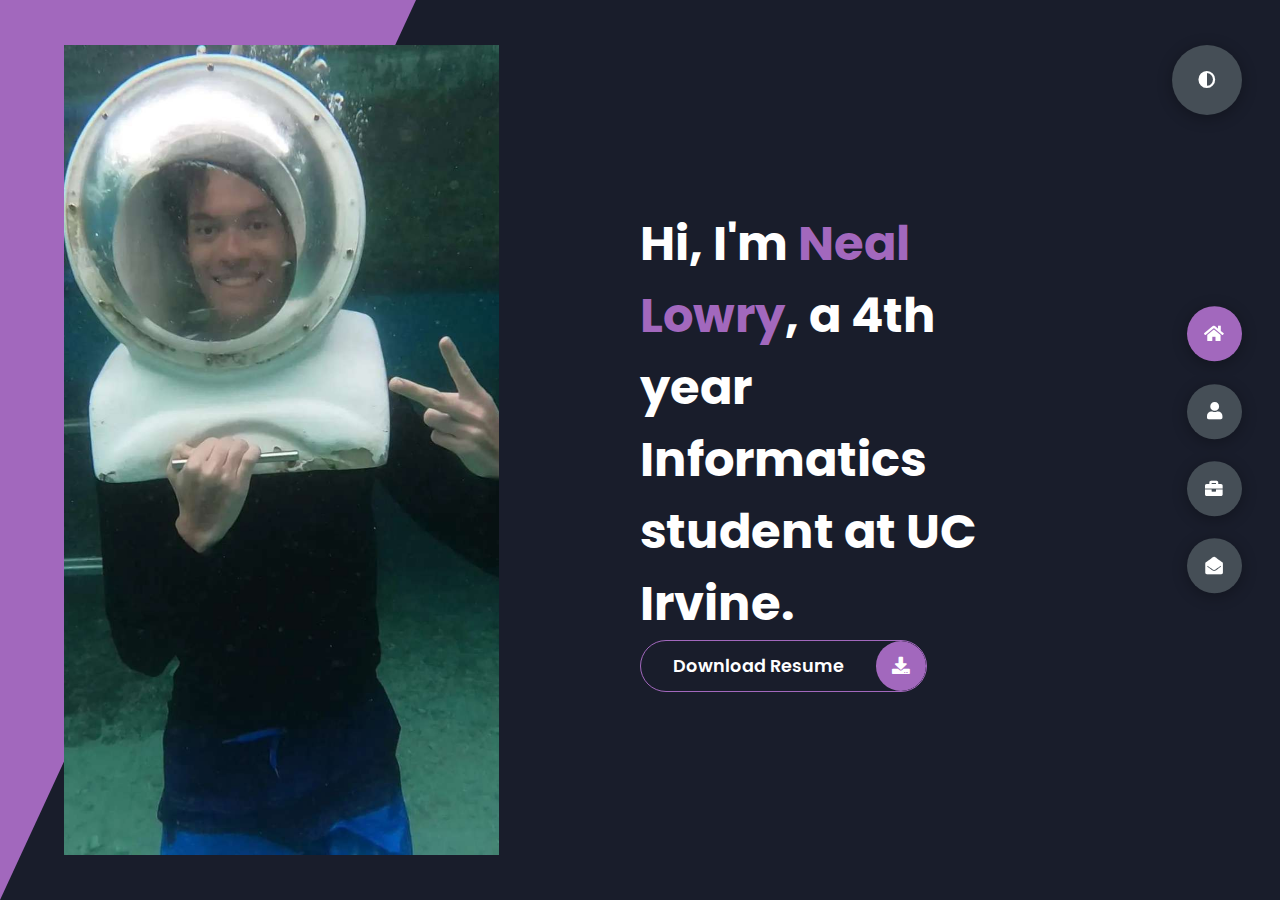
==== index.html @ df9fecfc "updated bio and progress bars" ====
<!DOCTYPE html>
<html lang="en">

<head>
    <meta charset="UTF-8">
    <meta http-equiv="X-UA-Compatible" content="IE=edge">
    <meta name="viewport" content="width=device-width, initial-scale=1.0">
    <title>Portfolio</title>
    <link rel="stylesheet" href="styles/styles.css">
    <link rel="preconnect" href="https://fonts.googleapis.com">
    <link rel="preconnect" href="https://fonts.gstatic.com" crossorigin>
    <link rel="stylesheet" href="https://cdnjs.cloudflare.com/ajax/libs/font-awesome/5.15.4/css/all.min.css"
        integrity="sha512-1ycn6IcaQQ40/MKBW2W4Rhis/DbILU74C1vSrLJxCq57o941Ym01SwNsOMqvEBFlcgUa6xLiPY/NS5R+E6ztJQ=="
        crossorigin="anonymous" referrerpolicy="no-referrer" />
    <link href="https://fonts.googleapis.com/css2?family=Poppins:wght@400;500;600;700;800&display=swap"
        rel="stylesheet">
</head>

<body class="main-content">
    <header class="container header active" id="home">
        <div class="header-content">
            <div class="left-header">
                <div class="h-shape"></div>
                <div class="image">
                    <img src="img/image1.jpg" alt="Neal Lowry">
                </div>
            </div>
            <div class="right-header">
                <h1 class="name">
                    Hi, I'm <span>Neal Lowry</span>,
                    a 4th year Informatics student at UC Irvine.
                </h1>
                <div class="btn-con">
                    <a href="" class="main-btn">
                        <span class="btn-text">Download Resume</span>
                        <span class="btn-icon"><strong class="fas fa-download"></strong></span>
                    </a>
                </div>
            </div>
        </div>
    </header>
    <main>
        <section class="container about" id="about">
            <div class="main-title">
                <h2>About <span>me</span><span class="bg-text">About Me</span></h2>
            </div>
            <div class="about-container">
                <div class="left-about">
                    <h3>Information About Me</h3>
                    <p>
                        I'm a fourth year informatics student specializing in human-computer interaction
                        at the University of California Irvine. I am interested in fullstack development
                        and ui/ux design. In terms of frontend frameworks, I have experience with React 
                        and Angular. For backend development, I am experienced with Python and MySQL.
                        <br /> <br /> 
                        In my spare time, I enjoy listening to music and playing guitar/drums. My favorite
                        artists are the Red Hot Chili Peppers, A Tribe Called Quest, and Mac Miller.
                        
                    </p>
                    <div class="btn-con">
                        <a href="#" class="main-btn">
                            <span class="btn-text">Download Resume</span>
                            <span class="btn-icon"><strong class="fas fa-download"></strong></span>
                        </a>
                    </div>
                </div>
                <div class="right-about">
                    <div class="about-item">
                        <div class="abt-text">
                            <p class="large-text">6</p>
                            <p class="small-text">Projects <br /> Completed</p>
                        </div>
                    </div>
                    <div class="about-item">
                        <div class="abt-text">
                            <p class="large-text">4+</p>
                            <p class="small-text">Years of <br /> programming experience</p>
                        </div>
                    </div>
                    <div class="about-item">
                        <div class="abt-text">
                            <p class="large-text">100%</p>
                            <p class="small-text">Customer <br /> Satisfaction</p>
                        </div>
                    </div>
                    <div class="about-item">
                        <div class="abt-text">
                            <p class="large-text">0</p>
                            <p class="small-text">Customer <br /> reviews</p>
                        </div>
                    </div>
                </div>
            </div>
            <div class="about-stats">
                <h4 class="stat-title">My Skills</h4>
                <div class="progress-bars">
                    <div class="progress-bar">
                        <p class="prog-title">Python</p>
                        <div class="progress-con">
                            <p class="prog-text">75%</p>
                            <div class="progress">
                                <span class="python"></span>
                            </div>
                        </div>
                    </div>
                    <div class="progress-bar">
                        <p class="prog-title">React</p>
                        <div class="progress-con">
                            <p class="prog-text">25%</p>
                            <div class="progress">
                                <span class="cpp"></span>
                            </div>
                        </div>
                    </div>
                    <div class="progress-bar">
                        <p class="prog-title">MySQL</p>
                        <div class="progress-con">
                            <p class="prog-text">1%</p>
                            <div class="progress">
                                <span class="java"></span>
                            </div>
                        </div>
                    </div>
                    <div class="progress-bar">
                        <p class="prog-title">HTML/CSS/JS</p>
                        <div class="progress-con">
                            <p class="prog-text">50%</p>
                            <div class="progress">
                                <span class="html"></span>
                            </div>
                        </div>
                    </div>
                </div>
            </div>
            <h4 class="stat-title">My Timeline</h4>
            <div class="timeline">
                <div class="timeline-item">
                    <div class="tl-icon">
                        <strong class="fas fa-briefcase"></strong>
                    </div>
                    <p class="tl-duration">2020 - present</p>
                    <h5>B.S. Informatics<span> - University of California Irvine</span></h5>
                    <p>
                        Specialization in Human-Computer Interaction
                    </p>
                </div>
            </div>
        </section>
        <section class="container" id="portfolio">
            <div class="main-title">
                <h2>My <span>Portfolio</span><span class="bg-text">Portfolio</span></h2>
            </div>
            <div class="portfolios">
                <div class="portfolio-item">
                    <div class="image">
                        <img src="img/port1.png" alt="">
                    </div>
                    <div class="hover-items">
                        <h3>Geospatial News Site</h3>
                        <div class="icons">
                            <a href="https://github.com/NealLowry" class="icon">
                                <strong class="fab fa-github"></strong>
                            </a>
                            <a href="https://github.com/NealLowry" class="icon">
                                <strong class="fab fa-youtube"></strong>
                            </a>
                        </div>
                    </div>
                </div>
                <div class="portfolio-item">
                    <div class="image">
                        <img src="img/port2.png" alt="">
                    </div>
                    <div class="hover-items">
                        <h3>Spotify Bot</h3>
                        <div class="icons">
                            <a href="https://github.com/NealLowry" class="icon">
                                <strong class="fab fa-github"></strong>
                            </a>
                            <a href="https://github.com/NealLowry" class="icon">
                                <strong class="fab fa-youtube"></strong>
                            </a>
                        </div>
                    </div>
                </div>
                <div class="portfolio-item">
                    <div class="image">
                        <img src="img/port3.png" alt="">
                    </div>
                    <div class="hover-items">
                        <h3>Search Engine</h3>
                        <div class="icons">
                            <a href="https://github.com/NealLowry" class="icon">
                                <strong class="fab fa-github"></strong>
                            </a>
                            <a href="https://github.com/NealLowry" class="icon">
                                <strong class="fab fa-youtube"></strong>
                            </a>
                        </div>
                    </div>
                </div>
                <div class="portfolio-item">
                    <div class="image">
                        <img src="img/port4.png" alt="">
                    </div>
                    <div class="hover-items">
                        <h3>Discord Bot</h3>
                        <div class="icons">
                            <a href="https://github.com/NealLowry" class="icon">
                                <strong class="fab fa-github"></strong>
                            </a>
                            <a href="https://github.com/NealLowry" class="icon">
                                <strong class="fab fa-youtube"></strong>
                            </a>
                        </div>
                    </div>
                </div>
                <div class="portfolio-item">
                    <div class="image">
                        <img src="img/port5.png" alt="">
                    </div>
                    <div class="hover-items">
                        <h3>Project Source</h3>
                        <div class="icons">
                            <a href="#" class="icon">
                                <strong class="fab fa-github"></strong>
                            </a>
                            <a href="#" class="icon">
                                <strong class="fab fa-youtube"></strong>
                            </a>
                        </div>
                    </div>
                </div>
                <div class="portfolio-item">
                    <div class="image">
                        <img src="img/port6.png" alt="">
                    </div>
                    <div class="hover-items">
                        <h3>Project Source</h3>
                        <div class="icons">
                            <a href="#" class="icon">
                                <strong class="fab fa-github"></strong>
                            </a>
                            <a href="#" class="icon">
                                <strong class="fab fa-youtube"></strong>
                            </a>
                        </div>
                    </div>
                </div>

            </div>
        </section>

        <section class="container contact" id="contact">
            <div class="contact-container">
                <div class="main-title">
                    <h2>Contact <span>Me</span><span class="bg-text">Contact</span></h2>
                </div>
                <div class="contact-content-con">
                    <div class="left-contact">
                        <h3>Contact Me Here</h3>
                        <p>
                        </p>
                        <div class="contact-info">
                            <div class="contact-item">
                                <div class="icon">
                                    <strong class="fas fa-map-marker-alt"></strong>
                                    <span>Location</span>
                                </div>
                                <p>
                                    Portland, OR | Irvine, CA
                                </p>
                            </div>
                            <div class="contact-item">
                                <div class="icon">
                                    <strong class="fas fa-envelope"></strong>
                                    <span>Email</span>
                                </div>
                                <p>
                                    <span>nlowry1@uci.edu</span>
                                </p>
                            </div>
                            <div class="contact-item">
                                <div class="icon">
                                    <strong class="fas fa-user-graduate"></strong>
                                    <span>Education</span>
                                </div>
                                <p>
                                    <span>B.S. Informatics</span>
                                </p>
                            </div>

                            <div class="contact-item">
                                <div class="icon">
                                    <strong class="fas fa-globe-africa"></strong>
                                    <span>Languages</span>
                                </div>
                                <p>
                                    <span>English</span>
                                </p>
                            </div>
                        </div>
                        <div class="contact-icons">
                            <div class="contact-icon">
                                <a href="https://www.linkedin.com/in/neal-lowry/" target="_blank">
                                    <strong class="fab fa-twitter"></strong>
                                </a>
                                <a href="https://github.com/NealLowry" target="_blank">
                                    <strong class="fab fa-github"></strong>
                                </a>
                                <a href="https://www.linkedin.com/in/neal-lowry/" target="_blank">
                                    <strong class="fab fa-youtube"></strong>
                                </a>
                            </div>
                        </div>
                    </div>
                    <div class="right-contact">
                        <form action="/action_page.php" class="contact-form">
                            <div class="input-control i-c-2">
                                <label for="firstname">name:</label>
                                <input type="text" required placeholder="YOUR NAME" id="firstname">
                                <label for="email">email:</label>
                                <input type="email" required placeholder="YOUR EMAIL" id="email">
                            </div>
                            <div class="input-control">
                                <label for="subject">subject:</label>
                                <input type="text" required placeholder="ENTER SUBJECT" id="subject">
                            </div>
                            <div class="input-control">
                                <label for="message">message:</label>
                                <textarea name="input" id="message" cols="15" rows="8" placeholder="Message Here..." id="message"></textarea>
                            </div>
                            <div class="submit-btn">
                                <a href="#" class="main-btn">
                                    <span class="btn-text">Send Message</span>
                                    <span class="btn-icon"><strong class="fas fa-download"></strong></span>
                                </a>
                            </div>
                        </form>
                    </div>
                </div>
            </div>
        </section>
    </main>

    <div class="controls">
        <div class="control active-btn" data-id="home">
            <strong class="fas fa-home"></strong>
        </div>
        <div class="control" data-id="about">
            <strong class="fas fa-user"></strong>
        </div>
        <div class="control" data-id="portfolio">
            <strong class="fas fa-briefcase"></strong>
        </div>
        <div class="control" data-id="contact">
            <strong class="fas fa-envelope-open"></strong>
        </div>
    </div>
    <div class="theme-btn">
        <strong class="fas fa-adjust"></strong>
    </div>
    <script src="app.js"></script>
</body>

</html>
---- styles/styles.css ----
* {
  margin: 0;
  padding: 0;
  box-sizing: border-box;
  list-style: none;
}

:root {
  --color-primary: #191d2b;
  --color-secondary: #a268bd;
  --color-white: #FFFFFF;
  --color-black: #000;
  --color-grey0: #f8f8f8;
  --color-grey-1: #dbe1e8;
  --color-grey-2: #b2becd;
  --color-grey-3: #6c7983;
  --color-grey-4: #454e56;
  --color-grey-5: #2a2e35;
  --color-grey-6: #12181b;
  --br-sm-2: 14px;
  --box-shadow-1: 0 3px 15px rgba(0,0,0,.3);
}

.light-mode {
  --color-primary: #FFFFFF;
  --color-secondary: #9ff566;
  --color-white: #454e56;
  --color-black: #000;
  --color-grey0: #f8f8f8;
  --color-grey-1: #6c7983;
  --color-grey-2: #6c7983;
  --color-grey-3: #6c7983;
  --color-grey-4: #454e56;
  --color-grey-5: #f8f8f8;
  --color-grey-6: #12181b;
}

body {
  background-color: var(--color-primary);
  font-family: "Poppins", sans-serif;
  font-size: 1.1rem;
  color: var(--color-white);
  transition: all 0.4s ease-in-out;
}

a {
  display: inline-block;
  text-decoration: none;
  color: inherit;
  font-family: inherit;
}

header {
  min-height: 100vh;
  color: var(--color-white);
  overflow: hidden;
  padding: 0 !important;
}

section {
  min-height: 100vh;
  width: 100%;
  position: absolute;
  left: 0;
  top: 0;
  padding: 3rem 18rem;
}

.container {
  display: none;
  transform: translateY(-100%) scale(0);
  transition: all 0.4s ease-in-out;
  background-color: var(--color-primary);
}

.active {
  display: block;
  animation: appear 1s ease-in-out;
  transform: translateY(0) scaleY(1);
}
@keyframes appear {
  0% {
    transform: translateY(-100%) scaleY(0);
  }
  100% {
    transform: translateY(0) scaleY(1);
  }
}

.controls {
  position: fixed;
  z-index: 10;
  top: 50%;
  right: 3%;
  display: flex;
  flex-direction: column;
  align-items: center;
  justify-content: center;
  transform: translateY(-50%);
}
.controls .control {
  padding: 1rem;
  cursor: pointer;
  background-color: var(--color-grey-4);
  width: 55px;
  height: 55px;
  border-radius: 50%;
  display: flex;
  justify-content: center;
  align-items: center;
  margin: 0.7rem 0;
  box-shadow: var(--box-shadow-1);
}
.controls .control i {
  font-size: 1.2rem;
  color: var(--color-grey-2);
  pointer-events: none;
}
.controls .active-btn {
  background-color: var(--color-secondary);
  transition: all 0.4s ease-in-out;
}
.controls .active-btn i {
  color: var(--color-white);
}

.theme-btn {
  top: 5%;
  right: 3%;
  width: 70px;
  height: 70px;
  border-radius: 50%;
  background-color: var(--color-grey-4);
  cursor: pointer;
  position: fixed;
  display: flex;
  justify-content: center;
  align-items: center;
  box-shadow: 0 3px 15px rgba(0, 0, 0, 0.3);
  transition: all 0.1s ease-in-out;
}
.theme-btn:active {
  transform: translateY(-3px);
}
.theme-btn i {
  font-size: 1.4rem;
  color: var(--color-grey-2);
  pointer-events: none;
}

/*Header-content*/
.header-content {
  display: grid;
  grid-template-columns: repeat(2, 1fr);
  min-height: 100vh;
}
.header-content .left-header {
  display: flex;
  align-items: center;
  position: relative;
}
.header-content .left-header .h-shape {
  transition: all 0.4s ease-in-out;
  width: 65%;
  height: 100%;
  background-color: var(--color-secondary);
  position: absolute;
  left: 0;
  top: 0;
  z-index: -1;
  clip-path: polygon(0 0, 0% 100%, 100% 0);
}
.header-content .left-header .image {
  border-radius: var(--br-sm-2);
  height: 90%;
  width: 68%;
  margin-left: 4rem;
  background-color: var(--color-black);
  transition: all 0.4s ease-in-out;
}
.header-content .left-header .image img {
  width: 100%;
  height: 100%;
  object-fit: cover;
  transition: all 0.4s ease-in-out;
  /* filter: grayscale(100%); */
}
.header-content .left-header .image img:hover {
  filter: grayscale(0);
}
.header-content .right-header {
  display: flex;
  flex-direction: column;
  justify-content: center;
  padding-right: 18rem;
}
.header-content .right-header .name {
  font-size: 3rem;
}
.header-content .right-header .name span {
  color: var(--color-secondary);
}
.header-content .right-header p {
  margin: 1.5rem 0;
  line-height: 2rem;
}

/*About*/
.about-container {
  display: grid;
  grid-template-columns: repeat(2, 1fr);
  padding-top: 3.5rem;
  padding-bottom: 5rem;
}
.about-container .right-about {
  display: grid;
  grid-template-columns: repeat(2, 1fr);
  grid-gap: 2rem;
}
.about-container .right-about .about-item {
  border: 1px solid var(--color-grey-5);
  border-radius: 5px;
  transition: all 0.4s ease-in-out;
  box-shadow: 1px 2px 15px rgba(0, 0, 0, 0.1);
}
.about-container .right-about .about-item:hover {
  cursor: default;
  transform: translateY(-5px);
  border: 1px solid var(--color-secondary);
  box-shadow: 1px 4px 15px rgba(0, 0, 0, 0.32);
}
.about-container .right-about .about-item .abt-text {
  padding: 1.5rem;
  display: flex;
  flex-direction: column;
}
.about-container .right-about .about-item .abt-text .large-text {
  font-size: 3rem;
  font-weight: 700;
  color: var(--color-secondary);
}
.about-container .right-about .about-item .abt-text .small-text {
  padding-left: 3rem;
  position: relative;
  text-transform: uppercase;
  font-size: 1.2rem;
  color: var(--color-grey-1);
  letter-spacing: 2px;
}
.about-container .right-about .about-item .abt-text .small-text::before {
  content: "";
  position: absolute;
  left: 0;
  top: 15px;
  width: 2rem;
  height: 2px;
  background-color: var(--color-grey-5);
}
.about-container .left-about {
  padding-right: 5rem;
}
.about-container .left-about p {
  line-height: 2rem;
  padding: 1rem;
  color: var(--color-grey-1);
}
.about-container .left-about h4 {
  font-size: 2rem;
  text-transform: uppercase;
}

.about-stats {
  padding-bottom: 4rem;
}
.about-stats .progress-bars {
  display: grid;
  grid-template-columns: repeat(2, 1fr);
  grid-gap: 2rem;
}
.about-stats .progress-bars .progress-bar {
  display: flex;
  flex-direction: column;
}
.about-stats .progress-bars .progress-bar .prog-title {
  text-transform: uppercase;
  font-weight: 500;
}
.about-stats .progress-bars .progress-bar .progress-con {
  display: flex;
  align-items: center;
}
.about-stats .progress-bars .progress-bar .progress-con .prog-text {
  color: var(--color-grey-2);
}
.about-stats .progress-bars .progress-bar .progress-con .progress {
  width: 100%;
  height: 0.45rem;
  background-color: var(--color-grey-4);
  margin-left: 1rem;
  position: relative;
}
.about-stats .progress-bars .progress-bar .progress-con .progress span {
  position: absolute;
  top: 0;
  left: 0;
  height: 100%;
  background-color: var(--color-secondary);
  transition: all 0.4s ease-in-out;
  width: 60%;
}
.about-stats .progress-bars .progress-bar .progress-con .progress .python {
  width: 75%;
}
.about-stats .progress-bars .progress-bar .progress-con .progress .cpp {
  width: 25%;
}
.about-stats .progress-bars .progress-bar .progress-con .progress .java {
  width: 1%;
}
.about-stats .progress-bars .progress-bar .progress-con .progress .html {
  width: 50%;
}


.stat-title {
  text-transform: uppercase;
  font-size: 1.4rem;
  text-align: center;
  padding: 3.5rem 0;
  position: relative;
}
.stat-title::before {
  content: "";
  position: absolute;
  left: 50%;
  top: 0;
  width: 40%;
  height: 1px;
  background-color: var(--color-grey-5);
  transform: translateX(-50%);
}

/*Timeline*/
.timeline {
  display: grid;
  grid-template-columns: repeat(2, 1fr);
  grid-gap: 2rem;
  padding-bottom: 3rem;
}
.timeline .timeline-item {
  position: relative;
  padding-left: 3rem;
  border-left: 1px solid var(--color-grey-5);
}
.timeline .timeline-item .tl-icon {
  position: absolute;
  left: -27px;
  top: 0;
  background-color: var(--color-secondary);
  width: 50px;
  height: 50px;
  border-radius: 50%;
  display: flex;
  align-items: center;
  justify-content: center;
}
.timeline .timeline-item .tl-icon i {
  font-size: 1.3rem;
}
.timeline .timeline-item .tl-duration {
  padding: 0.2rem 0.6rem;
  background-color: var(--color-grey-5);
  border-radius: 15px;
  display: inline-block;
  font-size: 0.8rem;
  text-transform: uppercase;
  font-weight: 500;
}
.timeline .timeline-item h5 {
  padding: 1rem 0;
  text-transform: uppercase;
  font-size: 1.3rem;
  font-weight: 600;
}
.timeline .timeline-item h5 span {
  color: var(--color-grey-2);
  font-weight: 500;
  font-size: 1.2rem;
}
.timeline .timeline-item p {
  color: var(--color-grey-2);
}

.port-text {
  padding: 2rem 0;
  text-align: center;
}

.portfolios {
  display: grid;
  grid-template-columns: repeat(3, 1fr);
  grid-gap: 2rem;
  margin-top: 3rem;
}
.portfolios .portfolio-item {
  position: relative;
  border-radius: 15px;
}
.portfolios .portfolio-item img {
  width: 100%;
  height: 300px;
  object-fit: cover;
  border-radius: 15px;
}
.portfolios .portfolio-item .hover-items {
  width: 100%;
  height: 100%;
  background-color: var(--color-secondary);
  position: absolute;
  left: 0;
  top: 0;
  border-radius: 15px;
  display: flex;
  justify-content: center;
  align-items: center;
  flex-direction: column;
  opacity: 0;
  transform: scale(0);
  transition: all 0.4s ease-in-out;
}
.portfolios .portfolio-item .hover-items h3 {
  font-size: 1.5rem;
  color: var(--color-white);
  margin-bottom: 1.5rem;
}
.portfolios .portfolio-item .hover-items .icons {
  display: flex;
  justify-content: center;
  align-items: center;
}
.portfolios .portfolio-item .hover-items .icons .icon {
  background-color: var(--color-primary);
  border-radius: 50%;
  width: 50px;
  height: 50px;
  display: flex;
  align-items: center;
  justify-content: center;
  margin: 0 1rem;
  cursor: pointer;
  transition: all 0.4s ease-in-out;
}
.portfolios .portfolio-item .hover-items .icons .icon i {
  font-size: 1.5rem;
  color: var(--color-white);
  margin: 0 1rem;
}
.portfolios .portfolio-item .hover-items .icons .icon:hover {
  background-color: var(--color-white);
}
.portfolios .portfolio-item .hover-items .icons .icon:hover i {
  color: var(--color-primary);
}

.portfolio-item:hover .hover-items {
  opacity: 1;
  transform: scale(1);
}

.contact-content-con {
  display: flex;
  padding-top: 3.5rem;
}
.contact-content-con .left-contact {
  flex: 2;
}
.contact-content-con .left-contact h4 {
  margin-top: 1rem;
  font-size: 2rem;
  text-transform: uppercase;
}
.contact-content-con .left-contact p {
  margin: 1rem 0;
  line-height: 2rem;
}
.contact-content-con .left-contact .contact-info .contact-item {
  display: flex;
  align-items: center;
  justify-content: space-between;
}
.contact-content-con .left-contact .contact-info .contact-item p {
  margin: 0.3rem 0 !important;
  padding: 0 !important;
}
.contact-content-con .left-contact .contact-info .contact-item .icon {
  display: grid;
  grid-template-columns: 40px 1fr;
}
.contact-content-con .left-contact .contact-info .contact-item .icon i {
  display: flex;
  align-items: center;
  font-size: 1.3rem;
}
.contact-content-con .left-contact .contact-icon {
  display: flex;
  margin-top: 2rem;
}
.contact-content-con .left-contact .contact-icon a {
  display: flex;
  align-items: center;
  color: var(--color-white);
  background-color: var(--color-grey-5);
  cursor: pointer;
  justify-content: center;
  width: 50px;
  height: 50px;
  border-radius: 50%;
  margin: 0 0.4rem;
  transition: all 0.4s ease-in-out;
}
.contact-content-con .left-contact .contact-icon a:hover {
  background-color: var(--color-secondary);
}
.contact-content-con .left-contact .contact-icon a:hover i {
  color: var(--color-primary);
}
.contact-content-con .left-contact .contact-icon a i {
  display: flex;
  align-items: center;
  justify-content: center;
  font-size: 1.3rem;
}
.contact-content-con .right-contact {
  flex: 3;
  margin-left: 3rem;
}
.contact-content-con .right-contact .input-control {
  margin: 1.5rem 0;
}
.contact-content-con .right-contact .input-control input, .contact-content-con .right-contact .input-control textarea {
  border-radius: 30px;
  font-weight: inherit;
  font-size: inherit;
  font-family: inherit;
  padding: 0.8rem 1.1rem;
  outline: none;
  border: none;
  background-color: var(--color-grey-5);
  width: 100%;
  color: var(--color-white);
  resize: none;
}
.contact-content-con .right-contact .i-c-2 {
  display: flex;
}
.contact-content-con .right-contact .i-c-2 :last-child {
  margin-left: 1.5rem;
}
.contact-content-con .right-contact .submit-btn {
  display: flex;
  justify-content: flex-start;
}

/*Independed components*/
.btn-con {
  display: flex;
  align-self: flex-start;
}

.main-btn {
  border-radius: 30px;
  color: inherit;
  font-weight: 600;
  position: relative;
  border: 1px solid var(--color-secondary);
  display: flex;
  align-self: flex-start;
  align-items: center;
  overflow: hidden;
}
.main-btn .btn-text {
  padding: 0 2rem;
}
.main-btn .btn-icon {
  background-color: var(--color-secondary);
  display: flex;
  align-items: center;
  justify-content: center;
  border-radius: 50%;
  padding: 1rem;
}
.main-btn::before {
  content: "";
  position: absolute;
  top: 0;
  right: 0;
  transform: translateX(100%);
  transition: all 0.4s ease-out;
  z-index: -1;
}
.main-btn:hover {
  transition: all 0.4s ease-out;
}
.main-btn:hover::before {
  width: 100%;
  height: 100%;
  background-color: var(--color-secondary);
  transform: translateX(0);
  transition: all 0.4s ease-out;
}

.main-title {
  text-align: center;
}
.main-title h2 {
  position: relative;
  text-transform: uppercase;
  font-size: 4rem;
  font-weight: 700;
}
.main-title h2 span {
  color: var(--color-secondary);
}
.main-title h2 .bg-text {
  position: absolute;
  top: 50%;
  left: 50%;
  color: var(--color-grey-5);
  transition: all 0.4s ease-in-out;
  z-index: -1;
  transform: translate(-50%, -50%);
  font-weight: 800;
  font-size: 6.3rem;
}

.about-container .left-about p {
  padding-left: 0;
}

@media screen and (max-width: 600px) {
  header {
    padding: 0 !important;
  }

  .theme-btn {
    width: 50px;
    height: 50px;
  }

  .header-content {
    grid-template-columns: repeat(1, 1fr);
    padding-bottom: 6rem;
  }

  .left-header .h-shape {
    display: none;
  }

  .right-header {
    grid-row: 1;
    padding-right: 0rem !important;
    width: 90%;
    margin: 0 auto;
  }
  .right-header .name {
    font-size: 2.5rem !important;
    text-align: center;
    padding-top: 3rem;
  }

  .header-content .left-header .image {
    margin: 0 auto;
    width: 90%;
  }

  .controls {
    top: auto;
    bottom: 0;
    flex-direction: row;
    justify-content: center;
    left: 50%;
    transform: translateX(-50%);
    width: 100%;
    background-color: var(--color-grey-5);
  }
  .controls .control {
    margin: 1rem 0.3rem;
  }

  .about-container {
    grid-template-columns: repeat(1, 1fr);
  }
  .about-container .right-about {
    grid-template-columns: repeat(1, 1fr);
    padding-top: 2.5rem;
  }
  .about-container .left-about {
    padding-right: 0;
  }
  .about-container .left-about p {
    padding-left: 0;
  }

  .timeline {
    grid-template-columns: repeat(1, 1fr);
    padding-bottom: 6rem;
  }

  .container {
    padding: 2rem 2.5rem !important;
  }

  .about-stats .progress-bars {
    grid-template-columns: repeat(1, 1fr);
  }

  .portfolios {
    grid-template-columns: repeat(1, 1fr);
    padding-bottom: 6rem;
    margin-top: 1rem;
  }

  .contact-content-con {
    flex-direction: column;
  }
  .contact-content-con .right-contact {
    margin-left: 0;
    margin-top: 2.5rem;
  }

  .contact-content-con .right-contact .i-c-2 {
    flex-direction: column;
  }

  .contact-content-con .right-contact .i-c-2 :last-child {
    margin-left: 0;
    margin-top: 1.5rem;
  }

  .contact-content-con .right-contact {
    margin-bottom: 6rem;
  }

  .contact-item {
    flex-direction: column;
    margin: 1rem 0;
  }
  .contact-item p {
    font-size: 15px;
    color: var(--color-grey-2);
  }
  .contact-item span {
    font-size: 15px;
  }
  .contact-item .icon {
    grid-template-columns: 25px 1fr;
  }

  .main-title h2 {
    font-size: 2rem;
  }
  .main-title h2 span {
    font-size: 2.3rem;
  }
  .main-title h2 .bg-text {
    font-size: 2.3rem;
  }
}
@media screen and (max-width: 1432px) {
  .container {
    padding: 7rem 11rem;
  }

  .contact-content-con {
    flex-direction: column;
  }
  .contact-content-con .right-contact {
    margin-left: 0;
    margin-top: 2.5rem;
  }

  .contact-content-con .right-contact .i-c-2 {
    flex-direction: column;
  }

  .contact-content-con .right-contact .i-c-2 :last-child {
    margin-left: 0;
    margin-top: 1.5rem;
  }

  .contact-content-con .right-contact {
    margin-bottom: 6rem;
  }

  .main-title h2 .bg-text {
    font-size: 5.5rem;
  }
}
@media screen and (max-width: 1250px) {
  .blogs {
    grid-template-columns: repeat(2, 1fr);
    margin-top: 6rem;
  }

  .portfolios {
    grid-template-columns: repeat(2, 1fr);
  }

  .header-content .right-header {
    padding-right: 9rem;
  }
}
@media screen and (max-width: 660px) {
  .blogs {
    grid-template-columns: repeat(1, 1fr);
  }

  .portfolios {
    grid-template-columns: repeat(1, 1fr);
  }
}
@media screen and (max-width: 1070px) {
  .about-container {
    grid-template-columns: repeat(1, 1fr);
  }
  .about-container .right-about {
    padding-top: 2.5rem;
  }

  .main-title h2 {
    font-size: 4rem;
  }
  .main-title h2 span {
    font-size: 4rem;
  }
  .main-title h2 .bg-text {
    font-size: 4.5rem;
  }
}
@media screen and (max-width: 970px) {
  .container {
    padding: 7rem 6rem;
  }

  .about-container .left-about {
    padding-right: 0rem;
  }

  .header-content {
    grid-template-columns: repeat(1, 1fr);
    padding-bottom: 6rem;
  }

  .left-header .h-shape {
    display: none;
  }
  .left-header .image {
    width: 90% !important;
    margin: 0 auto !important;
  }

  .right-header {
    grid-row: 1;
    padding-right: 0rem !important;
    width: 90%;
    margin: 0 auto;
  }
  .right-header .name {
    font-size: 2.5rem !important;
    text-align: center;
    padding-top: 3rem;
  }
}
@media screen and (max-width: 700px) {
  .container {
    padding: 7rem 3rem;
  }

  .about-stats .progress-bars {
    grid-template-columns: repeat(1, 1fr);
  }

  .about-container .right-about {
    grid-template-columns: repeat(1, 1fr);
  }

  .timeline {
    grid-template-columns: repeat(1, 1fr);
  }

  .main-title h2 {
    font-size: 3rem;
  }
  .main-title h2 span {
    font-size: 3rem;
  }
  .main-title h2 .bg-text {
    font-size: 4rem;
  }
}

/*# sourceMappingURL=styles.css.map */
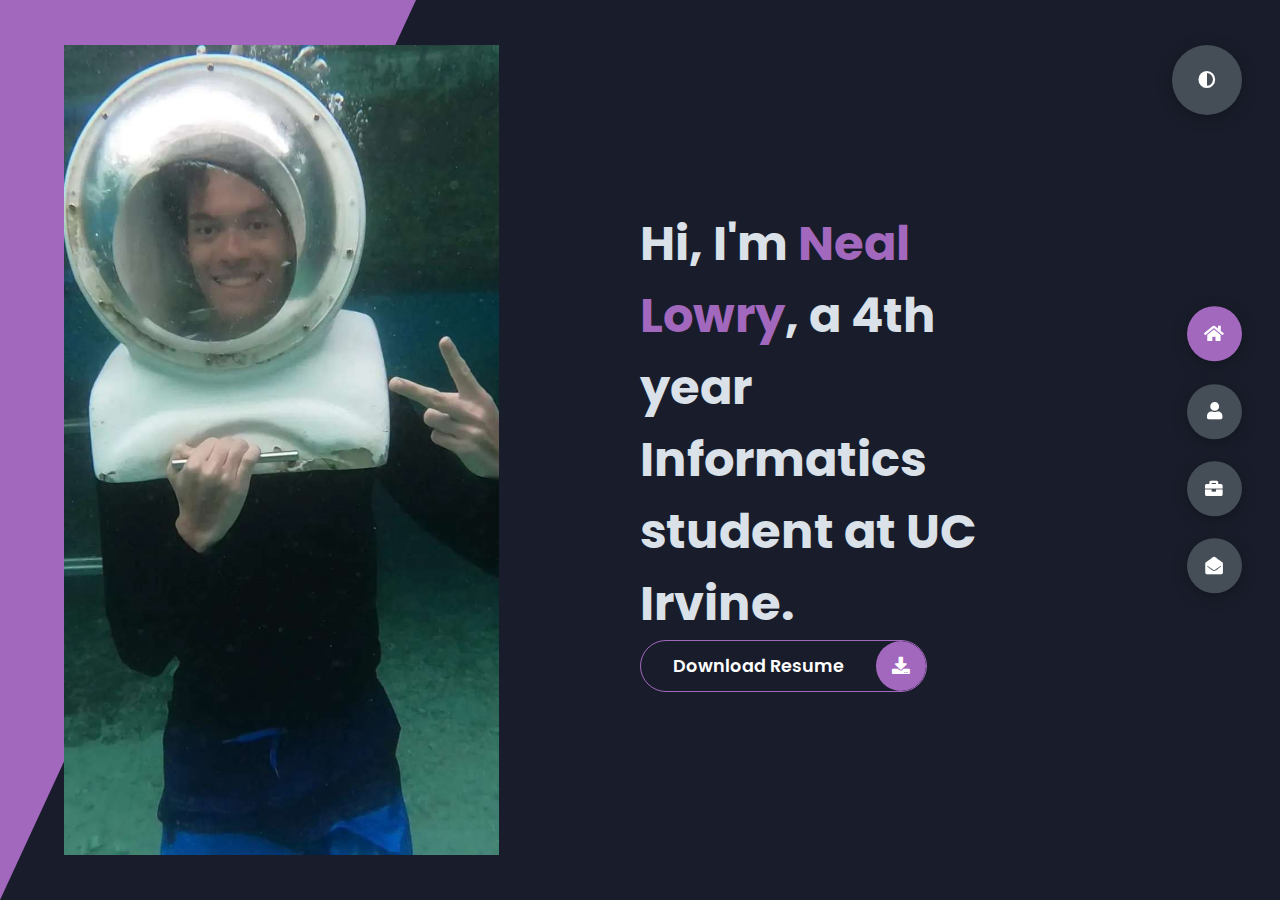
==== commit 9081462f: "light mode fixes" ====
--- a/index.html
+++ b/index.html
@@ -79,14 +79,14 @@
                     </div>
                     <div class="about-item">
                         <div class="abt-text">
-                            <p class="large-text">100%</p>
-                            <p class="small-text">Customer <br /> Satisfaction</p>
+                            <p class="large-text">Insert</p>
+                            <p class="small-text">stat here</p>
                         </div>
                     </div>
                     <div class="about-item">
                         <div class="abt-text">
-                            <p class="large-text">0</p>
-                            <p class="small-text">Customer <br /> reviews</p>
+                            <p class="large-text">Insert</p>
+                            <p class="small-text">stat here</p>
                         </div>
                     </div>
                 </div>
@@ -139,7 +139,7 @@
                         <strong class="fas fa-briefcase"></strong>
                     </div>
                     <p class="tl-duration">2020 - present</p>
-                    <h5>B.S. Informatics<span> - University of California Irvine</span></h5>
+                    <h5 class="tl-duration"> B.S. Informatics<span> - University of California Irvine</span></h5>
                     <p>
                         Specialization in Human-Computer Interaction
                     </p>
@@ -317,17 +317,17 @@
                     <div class="right-contact">
                         <form action="/action_page.php" class="contact-form">
                             <div class="input-control i-c-2">
-                                <label for="firstname">name:</label>
+                                <!-- <label for="firstname">name:</label> -->
                                 <input type="text" required placeholder="YOUR NAME" id="firstname">
-                                <label for="email">email:</label>
+                                <!-- <label for="email">email:</label> -->
                                 <input type="email" required placeholder="YOUR EMAIL" id="email">
                             </div>
                             <div class="input-control">
-                                <label for="subject">subject:</label>
+                                <!-- <label for="subject">subject:</label> -->
                                 <input type="text" required placeholder="ENTER SUBJECT" id="subject">
                             </div>
                             <div class="input-control">
-                                <label for="message">message:</label>
+                                <!-- <label for="message">message:</label> -->
                                 <textarea name="input" id="message" cols="15" rows="8" placeholder="Message Here..." id="message"></textarea>
                             </div>
                             <div class="submit-btn">
--- a/styles/styles.css
+++ b/styles/styles.css
@@ -24,15 +24,14 @@
 .light-mode {
   --color-primary: #FFFFFF;
   --color-secondary: #9ff566;
-  --color-white: #454e56;
-  --color-black: #000;
-  --color-grey0: #f8f8f8;
-  --color-grey-1: #6c7983;
-  --color-grey-2: #6c7983;
-  --color-grey-3: #6c7983;
-  --color-grey-4: #454e56;
-  --color-grey-5: #f8f8f8;
-  --color-grey-6: #12181b;
+  --color-black: #000;            /* Black */
+  --color-grey0: #e5e5e5;         /* Light grey (background) */
+  --color-grey-1: #c4d1db;        /* Light blue-grey */
+  --color-grey-2: #a2afb9;        /* Soft blue-grey */
+  --color-grey-3: #6c7983;        /* Darker blue-grey */
+  --color-grey-4: #454e56;        /* Dark grey */
+  --color-grey-5: #2a2e35;        /* Very dark grey */
+  --color-grey-6: #12181b;        /* Almost black */
 }
 
 body {
@@ -196,6 +195,7 @@
 }
 .header-content .right-header .name {
   font-size: 3rem;
+  color: var(--color-grey-1);
 }
 .header-content .right-header .name span {
   color: var(--color-secondary);
@@ -232,6 +232,7 @@
 .about-container .right-about .about-item .abt-text {
   padding: 1.5rem;
   display: flex;
+  color: var(--color-grey-1);
   flex-direction: column;
 }
 .about-container .right-about .about-item .abt-text .large-text {
@@ -328,6 +329,7 @@
   text-align: center;
   padding: 3.5rem 0;
   position: relative;
+  color: var(--color-grey-1);
 }
 .stat-title::before {
   content: "";
@@ -346,6 +348,7 @@
   grid-template-columns: repeat(2, 1fr);
   grid-gap: 2rem;
   padding-bottom: 3rem;
+  color: var(--color-grey-1);
 }
 .timeline .timeline-item {
   position: relative;
@@ -611,6 +614,7 @@
 
 .main-title {
   text-align: center;
+  color: var(--color-grey-5);
 }
 .main-title h2 {
   position: relative;
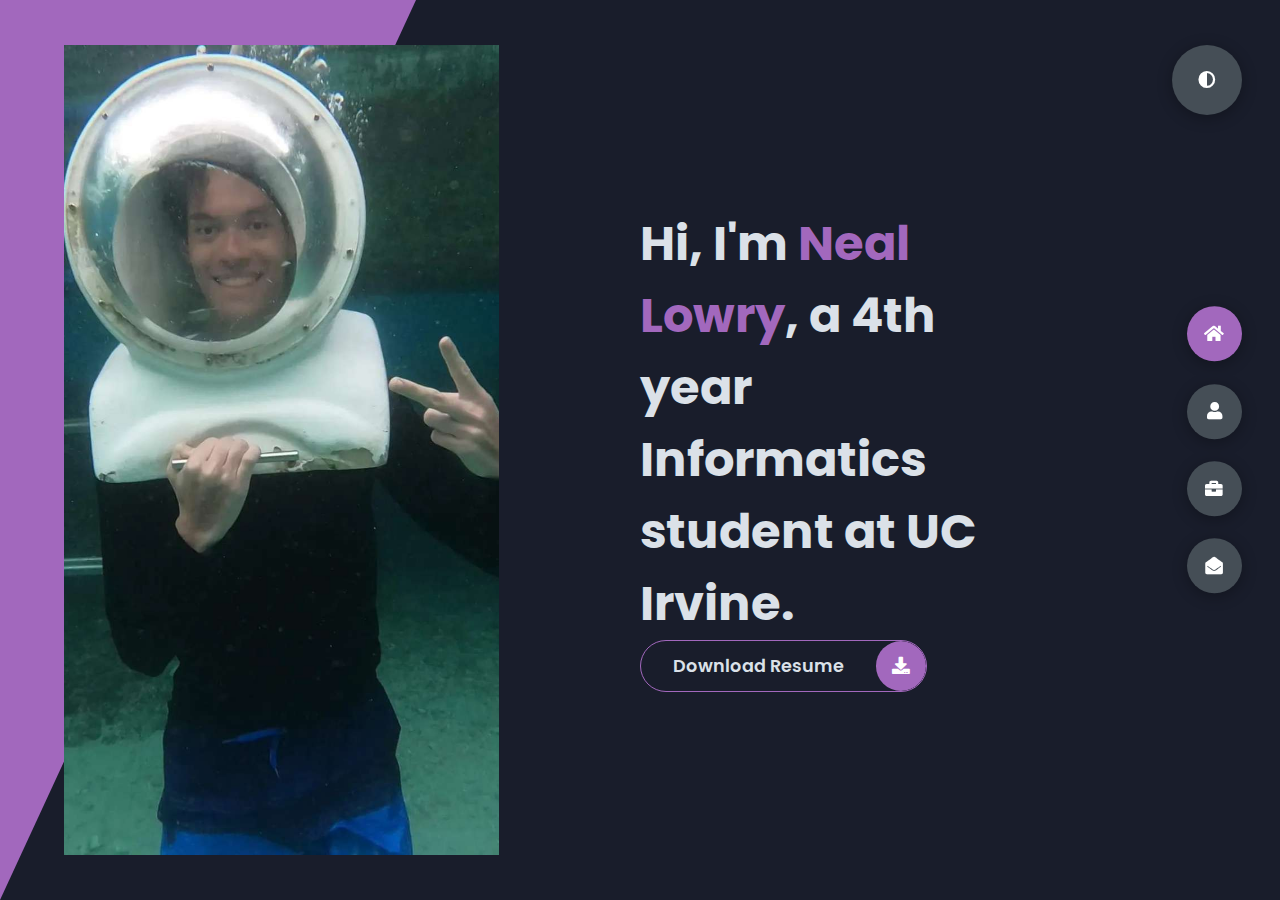
==== commit 3068e809: "Add files via upload" ====
--- a/index.html
+++ b/index.html
@@ -42,7 +42,7 @@
     <main>
         <section class="container about" id="about">
             <div class="main-title">
-                <h2>About <span>me</span><span class="bg-text">About Me</span></h2>
+                <h2><span>About me</span><span class="bg-text">About Me</span></h2>
             </div>
             <div class="about-container">
                 <div class="left-about">
@@ -58,7 +58,7 @@
                         
                     </p>
                     <div class="btn-con">
-                        <a href="#" class="main-btn">
+                        <a href="#" class="main-btn"> 
                             <span class="btn-text">Download Resume</span>
                             <span class="btn-icon"><strong class="fas fa-download"></strong></span>
                         </a>
@@ -148,28 +148,78 @@
         </section>
         <section class="container" id="portfolio">
             <div class="main-title">
-                <h2>My <span>Portfolio</span><span class="bg-text">Portfolio</span></h2>
+                <h2><span>My Portfolio</span><span class="bg-text">Portfolio</span></h2>
             </div>
             <div class="portfolios">
                 <div class="portfolio-item">
                     <div class="image">
-                        <img src="img/port1.png" alt="">
+                        <img src="img/port1.png" alt="Geospatial News Site">
                     </div>
                     <div class="hover-items">
                         <h3>Geospatial News Site</h3>
                         <div class="icons">
-                            <a href="https://github.com/NealLowry" class="icon">
-                                <strong class="fab fa-github"></strong>
-                            </a>
-                            <a href="https://github.com/NealLowry" class="icon">
-                                <strong class="fab fa-youtube"></strong>
-                            </a>
-                        </div>
-                    </div>
-                </div>
-                <div class="portfolio-item">
-                    <div class="image">
-                        <img src="img/port2.png" alt="">
+                            <a href="https://github.com/NealLowry" class="icon" aria-label="Github">
+                                <strong class="fab fa-github"></strong>
+                            </a>
+                            <a href="https://github.com/NealLowry" class="icon" aria-label="Github">
+                                <strong class="fab fa-youtube"></strong>
+                            </a>
+                        </div>
+                    </div>
+                </div>
+                
+                <div class="portfolio-item">
+                    <div class="image">
+                        <img src="img/port7.jpg" alt="Mendy Chatbot">
+                    </div>
+                    <div class="hover-items">
+                        <h3>Mendy Chatbot</h3>
+                        <div class="icons">
+                            <a href="https://github.com/NealLowry" aria-label="Github" class="icon">
+                                <strong class="fab fa-github"></strong>
+                            </a>
+                            <a href="https://github.com/NealLowry" aria-label="Github" class="icon">
+                                <strong class="fab fa-youtube"></strong>
+                            </a>
+                        </div>
+                    </div>
+                </div>
+
+                <div class="portfolio-item">
+                    <div class="image">
+                        <img src="img/port3.png" alt="Search Engine">
+                    </div>
+                    <div class="hover-items">
+                        <h3>Search Engine</h3>
+                        <div class="icons">
+                            <a href="https://github.com/NealLowry" class="icon">
+                                <strong class="fab fa-github"></strong>
+                            </a>
+                            <a href="https://github.com/NealLowry" class="icon">
+                                <strong class="fab fa-youtube"></strong>
+                            </a>
+                        </div>
+                    </div>
+                </div>
+                <div class="portfolio-item">
+                    <div class="image">
+                        <img src="img/port4.png" alt="Discord Bot">
+                    </div>
+                    <div class="hover-items">
+                        <h3>Discord Bot</h3>
+                        <div class="icons">
+                            <a href="https://github.com/NealLowry" class="icon">
+                                <strong class="fab fa-github"></strong>
+                            </a>
+                            <a href="https://github.com/NealLowry" class="icon">
+                                <strong class="fab fa-youtube"></strong>
+                            </a>
+                        </div>
+                    </div>
+                </div>
+                <div class="portfolio-item">
+                    <div class="image">
+                        <img src="img/port2.png" alt="Spotify Bot">
                     </div>
                     <div class="hover-items">
                         <h3>Spotify Bot</h3>
@@ -178,54 +228,6 @@
                                 <strong class="fab fa-github"></strong>
                             </a>
                             <a href="https://github.com/NealLowry" class="icon">
-                                <strong class="fab fa-youtube"></strong>
-                            </a>
-                        </div>
-                    </div>
-                </div>
-                <div class="portfolio-item">
-                    <div class="image">
-                        <img src="img/port3.png" alt="">
-                    </div>
-                    <div class="hover-items">
-                        <h3>Search Engine</h3>
-                        <div class="icons">
-                            <a href="https://github.com/NealLowry" class="icon">
-                                <strong class="fab fa-github"></strong>
-                            </a>
-                            <a href="https://github.com/NealLowry" class="icon">
-                                <strong class="fab fa-youtube"></strong>
-                            </a>
-                        </div>
-                    </div>
-                </div>
-                <div class="portfolio-item">
-                    <div class="image">
-                        <img src="img/port4.png" alt="">
-                    </div>
-                    <div class="hover-items">
-                        <h3>Discord Bot</h3>
-                        <div class="icons">
-                            <a href="https://github.com/NealLowry" class="icon">
-                                <strong class="fab fa-github"></strong>
-                            </a>
-                            <a href="https://github.com/NealLowry" class="icon">
-                                <strong class="fab fa-youtube"></strong>
-                            </a>
-                        </div>
-                    </div>
-                </div>
-                <div class="portfolio-item">
-                    <div class="image">
-                        <img src="img/port5.png" alt="">
-                    </div>
-                    <div class="hover-items">
-                        <h3>Project Source</h3>
-                        <div class="icons">
-                            <a href="#" class="icon">
-                                <strong class="fab fa-github"></strong>
-                            </a>
-                            <a href="#" class="icon">
                                 <strong class="fab fa-youtube"></strong>
                             </a>
                         </div>
@@ -254,7 +256,7 @@
         <section class="container contact" id="contact">
             <div class="contact-container">
                 <div class="main-title">
-                    <h2>Contact <span>Me</span><span class="bg-text">Contact</span></h2>
+                    <h2><span>Contact Me</span><span class="bg-text">Contact</span></h2>
                 </div>
                 <div class="contact-content-con">
                     <div class="left-contact">
@@ -309,7 +311,8 @@
                                     <strong class="fab fa-github"></strong>
                                 </a>
                                 <a href="https://www.linkedin.com/in/neal-lowry/" target="_blank">
-                                    <strong class="fab fa-youtube"></strong>
+                                    <strong class="fa-brands fa-linkedin-in"></strong>
+                                    
                                 </a>
                             </div>
                         </div>
@@ -317,18 +320,19 @@
                     <div class="right-contact">
                         <form action="/action_page.php" class="contact-form">
                             <div class="input-control i-c-2">
-                                <!-- <label for="firstname">name:</label> -->
-                                <input type="text" required placeholder="YOUR NAME" id="firstname">
-                                <!-- <label for="email">email:</label> -->
-                                <input type="email" required placeholder="YOUR EMAIL" id="email">
+                                <label for="firstname">name:</label>
+                                <input type="text" required="Name" placeholder="YOUR NAME" id="firstname">
+                                <label for="email">email:</label>
+                                <input type="email" required="Email" placeholder="YOUR EMAIL" id="email">
                             </div>
                             <div class="input-control">
-                                <!-- <label for="subject">subject:</label> -->
-                                <input type="text" required placeholder="ENTER SUBJECT" id="subject">
+                                <label for="subject">subject:</label>
+                                <input type="text" required="Subject" placeholder="ENTER SUBJECT" id="subject">
                             </div>
                             <div class="input-control">
-                                <!-- <label for="message">message:</label> -->
-                                <textarea name="input" id="message" cols="15" rows="8" placeholder="Message Here..." id="message"></textarea>
+                                <label for="message">message:</label>
+                                <textarea name="input" id="message" cols="15" rows="8" required="Message" placeholder="ENTER MESSAGE" id="message"></textarea>
+                                
                             </div>
                             <div class="submit-btn">
                                 <a href="#" class="main-btn">
--- a/styles/styles.css
+++ b/styles/styles.css
@@ -24,6 +24,7 @@
 .light-mode {
   --color-primary: #FFFFFF;
   --color-secondary: #9ff566;
+  --color-white: #FFFFFF;
   --color-black: #000;            /* Black */
   --color-grey0: #e5e5e5;         /* Light grey (background) */
   --color-grey-1: #c4d1db;        /* Light blue-grey */
@@ -182,7 +183,7 @@
   height: 100%;
   object-fit: cover;
   transition: all 0.4s ease-in-out;
-  /* filter: grayscale(100%); */
+  /* filter: grayscale(100%); */  
 }
 .header-content .left-header .image img:hover {
   filter: grayscale(0);
@@ -476,6 +477,7 @@
 }
 .contact-content-con .left-contact {
   flex: 2;
+  color: var(--color-grey-2);
 }
 .contact-content-con .left-contact h4 {
   margin-top: 1rem;
@@ -490,6 +492,7 @@
   display: flex;
   align-items: center;
   justify-content: space-between;
+  color: var(--color-grey-2);
 }
 .contact-content-con .left-contact .contact-info .contact-item p {
   margin: 0.3rem 0 !important;
@@ -539,6 +542,9 @@
 }
 .contact-content-con .right-contact .input-control {
   margin: 1.5rem 0;
+  align-items: center;
+  justify-content: space-between;
+  color: var(--color-grey-3);
 }
 .contact-content-con .right-contact .input-control input, .contact-content-con .right-contact .input-control textarea {
   border-radius: 30px;
@@ -550,14 +556,15 @@
   border: none;
   background-color: var(--color-grey-5);
   width: 100%;
-  color: var(--color-white);
   resize: none;
 }
 .contact-content-con .right-contact .i-c-2 {
   display: flex;
+  color: var(--color-grey-3);
 }
 .contact-content-con .right-contact .i-c-2 :last-child {
   margin-left: 1.5rem;
+  
 }
 .contact-content-con .right-contact .submit-btn {
   display: flex;
@@ -583,6 +590,7 @@
 }
 .main-btn .btn-text {
   padding: 0 2rem;
+  color: var(--color-grey-1);
 }
 .main-btn .btn-icon {
   background-color: var(--color-secondary);
@@ -629,7 +637,7 @@
   position: absolute;
   top: 50%;
   left: 50%;
-  color: var(--color-grey-5);
+  color: var(--color-grey-2);
   transition: all 0.4s ease-in-out;
   z-index: -1;
   transform: translate(-50%, -50%);
@@ -670,6 +678,7 @@
     font-size: 2.5rem !important;
     text-align: center;
     padding-top: 3rem;
+    color: var(--color-grey-1);
   }
 
   .header-content .left-header .image {
@@ -726,28 +735,34 @@
 
   .contact-content-con {
     flex-direction: column;
+    color: var(--color-grey-2);
   }
   .contact-content-con .right-contact {
     margin-left: 0;
     margin-top: 2.5rem;
+    color: var(--color-grey-2);
   }
 
   .contact-content-con .right-contact .i-c-2 {
     flex-direction: column;
+    color: var(--color-grey-2);
   }
 
   .contact-content-con .right-contact .i-c-2 :last-child {
     margin-left: 0;
     margin-top: 1.5rem;
+    color: var(--color-grey-2);
   }
 
   .contact-content-con .right-contact {
     margin-bottom: 6rem;
+    color: var(--color-grey-2);
   }
 
   .contact-item {
     flex-direction: column;
     margin: 1rem 0;
+    color: var(--color-grey-2);
   }
   .contact-item p {
     font-size: 15px;
@@ -755,9 +770,11 @@
   }
   .contact-item span {
     font-size: 15px;
+    color: var(--color-grey-2);
   }
   .contact-item .icon {
     grid-template-columns: 25px 1fr;
+    color: var(--color-grey-2);
   }
 
   .main-title h2 {
@@ -768,6 +785,7 @@
   }
   .main-title h2 .bg-text {
     font-size: 2.3rem;
+    color: var(--color-grey-2);
   }
 }
 @media screen and (max-width: 1432px) {
@@ -777,23 +795,28 @@
 
   .contact-content-con {
     flex-direction: column;
+    color: var(--color-grey-2);
   }
   .contact-content-con .right-contact {
     margin-left: 0;
     margin-top: 2.5rem;
+    color: var(--color-grey-2);
   }
 
   .contact-content-con .right-contact .i-c-2 {
     flex-direction: column;
+    color: var(--color-grey-2);
   }
 
   .contact-content-con .right-contact .i-c-2 :last-child {
     margin-left: 0;
     margin-top: 1.5rem;
+    color: var(--color-grey-2);
   }
 
   .contact-content-con .right-contact {
     margin-bottom: 6rem;
+    color: var(--color-grey-2);
   }
 
   .main-title h2 .bg-text {
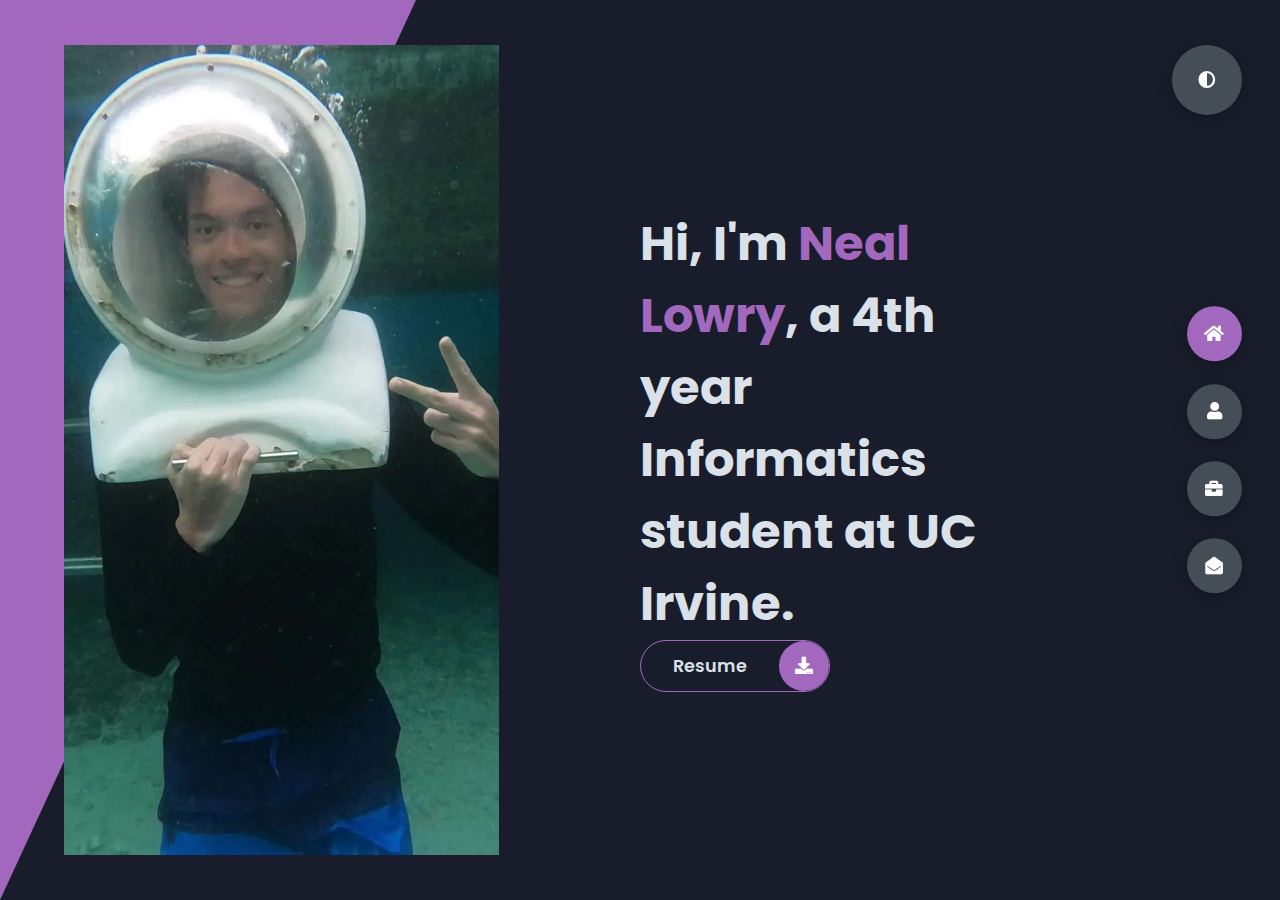
==== commit 8b0ed5f4: "updated ux story, added resume link" ====
--- a/index.html
+++ b/index.html
@@ -31,8 +31,8 @@
                     a 4th year Informatics student at UC Irvine.
                 </h1>
                 <div class="btn-con">
-                    <a href="" class="main-btn">
-                        <span class="btn-text">Download Resume</span>
+                    <a id="downloadResumeButton" href="#" class="main-btn">
+                        <span class="btn-text">Resume</span>
                         <span class="btn-icon"><strong class="fas fa-download"></strong></span>
                     </a>
                 </div>
@@ -58,8 +58,8 @@
                         
                     </p>
                     <div class="btn-con">
-                        <a href="#" class="main-btn"> 
-                            <span class="btn-text">Download Resume</span>
+                        <a id="downloadResumeButton2" href="#" class="main-btn">
+                            <span class="btn-text">Resume</span>
                             <span class="btn-icon"><strong class="fas fa-download"></strong></span>
                         </a>
                     </div>
@@ -158,10 +158,10 @@
                     <div class="hover-items">
                         <h3>Geospatial News Site</h3>
                         <div class="icons">
-                            <a href="https://github.com/NealLowry" class="icon" aria-label="Github">
-                                <strong class="fab fa-github"></strong>
-                            </a>
-                            <a href="https://github.com/NealLowry" class="icon" aria-label="Github">
+                            <a href="https://github.com/NealLowry" class="icon" target='_blank' aria-label="Github">
+                                <strong class="fab fa-github"></strong>
+                            </a>
+                            <a href="https://github.com/NealLowry" class="icon" target='_blank' aria-label="Github">
                                 <strong class="fab fa-youtube"></strong>
                             </a>
                         </div>
@@ -175,10 +175,10 @@
                     <div class="hover-items">
                         <h3>Mendy Chatbot</h3>
                         <div class="icons">
-                            <a href="https://github.com/NealLowry" aria-label="Github" class="icon">
-                                <strong class="fab fa-github"></strong>
-                            </a>
-                            <a href="https://github.com/NealLowry" aria-label="Github" class="icon">
+                            <a href="https://github.com/NealLowry" aria-label="Github" class="icon" target='_blank'>
+                                <strong class="fab fa-github"></strong>
+                            </a>
+                            <a href="https://github.com/NealLowry" aria-label="Github" class="icon" target='_blank'>
                                 <strong class="fab fa-youtube"></strong>
                             </a>
                         </div>
@@ -192,10 +192,10 @@
                     <div class="hover-items">
                         <h3>Search Engine</h3>
                         <div class="icons">
-                            <a href="https://github.com/NealLowry" class="icon">
-                                <strong class="fab fa-github"></strong>
-                            </a>
-                            <a href="https://github.com/NealLowry" class="icon">
+                            <a href="https://github.com/NealLowry" class="icon" target='_blank'>
+                                <strong class="fab fa-github"></strong>
+                            </a>
+                            <a href="https://github.com/NealLowry" class="icon" target='_blank'>
                                 <strong class="fab fa-youtube"></strong>
                             </a>
                         </div>
@@ -208,10 +208,10 @@
                     <div class="hover-items">
                         <h3>Discord Bot</h3>
                         <div class="icons">
-                            <a href="https://github.com/NealLowry" class="icon">
-                                <strong class="fab fa-github"></strong>
-                            </a>
-                            <a href="https://github.com/NealLowry" class="icon">
+                            <a href="https://github.com/NealLowry" class="icon" target='_blank'> 
+                                <strong class="fab fa-github"></strong>
+                            </a>
+                            <a href="https://github.com/NealLowry" class="icon" target='_blank'>
                                 <strong class="fab fa-youtube"></strong>
                             </a>
                         </div>
@@ -224,27 +224,24 @@
                     <div class="hover-items">
                         <h3>Spotify Bot</h3>
                         <div class="icons">
-                            <a href="https://github.com/NealLowry" class="icon">
-                                <strong class="fab fa-github"></strong>
-                            </a>
-                            <a href="https://github.com/NealLowry" class="icon">
-                                <strong class="fab fa-youtube"></strong>
-                            </a>
-                        </div>
-                    </div>
-                </div>
-                <div class="portfolio-item">
-                    <div class="image">
-                        <img src="img/port6.png" alt="">
-                    </div>
-                    <div class="hover-items">
-                        <h3>Project Source</h3>
-                        <div class="icons">
-                            <a href="#" class="icon">
-                                <strong class="fab fa-github"></strong>
-                            </a>
-                            <a href="#" class="icon">
-                                <strong class="fab fa-youtube"></strong>
+                            <a href="https://github.com/NealLowry" class="icon" target='_blank'>
+                                <strong class="fab fa-github"></strong>
+                            </a>
+                            <a href="https://github.com/NealLowry" class="icon" target='_blank'>
+                                <strong class="fab fa-youtube"></strong>
+                            </a>
+                        </div>
+                    </div>
+                </div>
+                <div class="portfolio-item">
+                    <div class="image">
+                        <img src="img/babysteps.png" alt="">
+                    </div>
+                    <div class="hover-items">
+                        <h3>BabySteps</h3>
+                        <div class="icons">
+                            <a href="uxstory.html" target="_blank" class="icon">
+                                <strong class="fas fa-file"></strong>
                             </a>
                         </div>
                     </div>
@@ -305,15 +302,12 @@
                         <div class="contact-icons">
                             <div class="contact-icon">
                                 <a href="https://www.linkedin.com/in/neal-lowry/" target="_blank">
-                                    <strong class="fab fa-twitter"></strong>
+                                    <strong class="fab fa-linkedin"></strong>
                                 </a>
                                 <a href="https://github.com/NealLowry" target="_blank">
                                     <strong class="fab fa-github"></strong>
                                 </a>
-                                <a href="https://www.linkedin.com/in/neal-lowry/" target="_blank">
-                                    <strong class="fa-brands fa-linkedin-in"></strong>
-                                    
-                                </a>
+                              
                             </div>
                         </div>
                     </div>
@@ -364,6 +358,27 @@
     <div class="theme-btn">
         <strong class="fas fa-adjust"></strong>
     </div>
+    
+    <script>
+        document.getElementById('downloadResumeButton').addEventListener('click', function(e) {
+            e.preventDefault();
+            var newWindow = window.open('img/resume.pdf', '_blank');
+            if (!newWindow || newWindow.closed || typeof newWindow.closed == 'undefined') {
+                // Popup blocked or not supported
+                window.location.href = 'img/resume.pdf';
+            }
+        });
+    
+        document.getElementById('downloadResumeButton2').addEventListener('click', function(e) {
+            e.preventDefault();
+            var newWindow = window.open('img/resume.pdf', '_blank');
+            if (!newWindow || newWindow.closed || typeof newWindow.closed == 'undefined') {
+                // Popup blocked or not supported
+                window.location.href = 'img/resume.pdf';
+            }
+        });
+    </script>
+    
     <script src="app.js"></script>
 </body>
 
